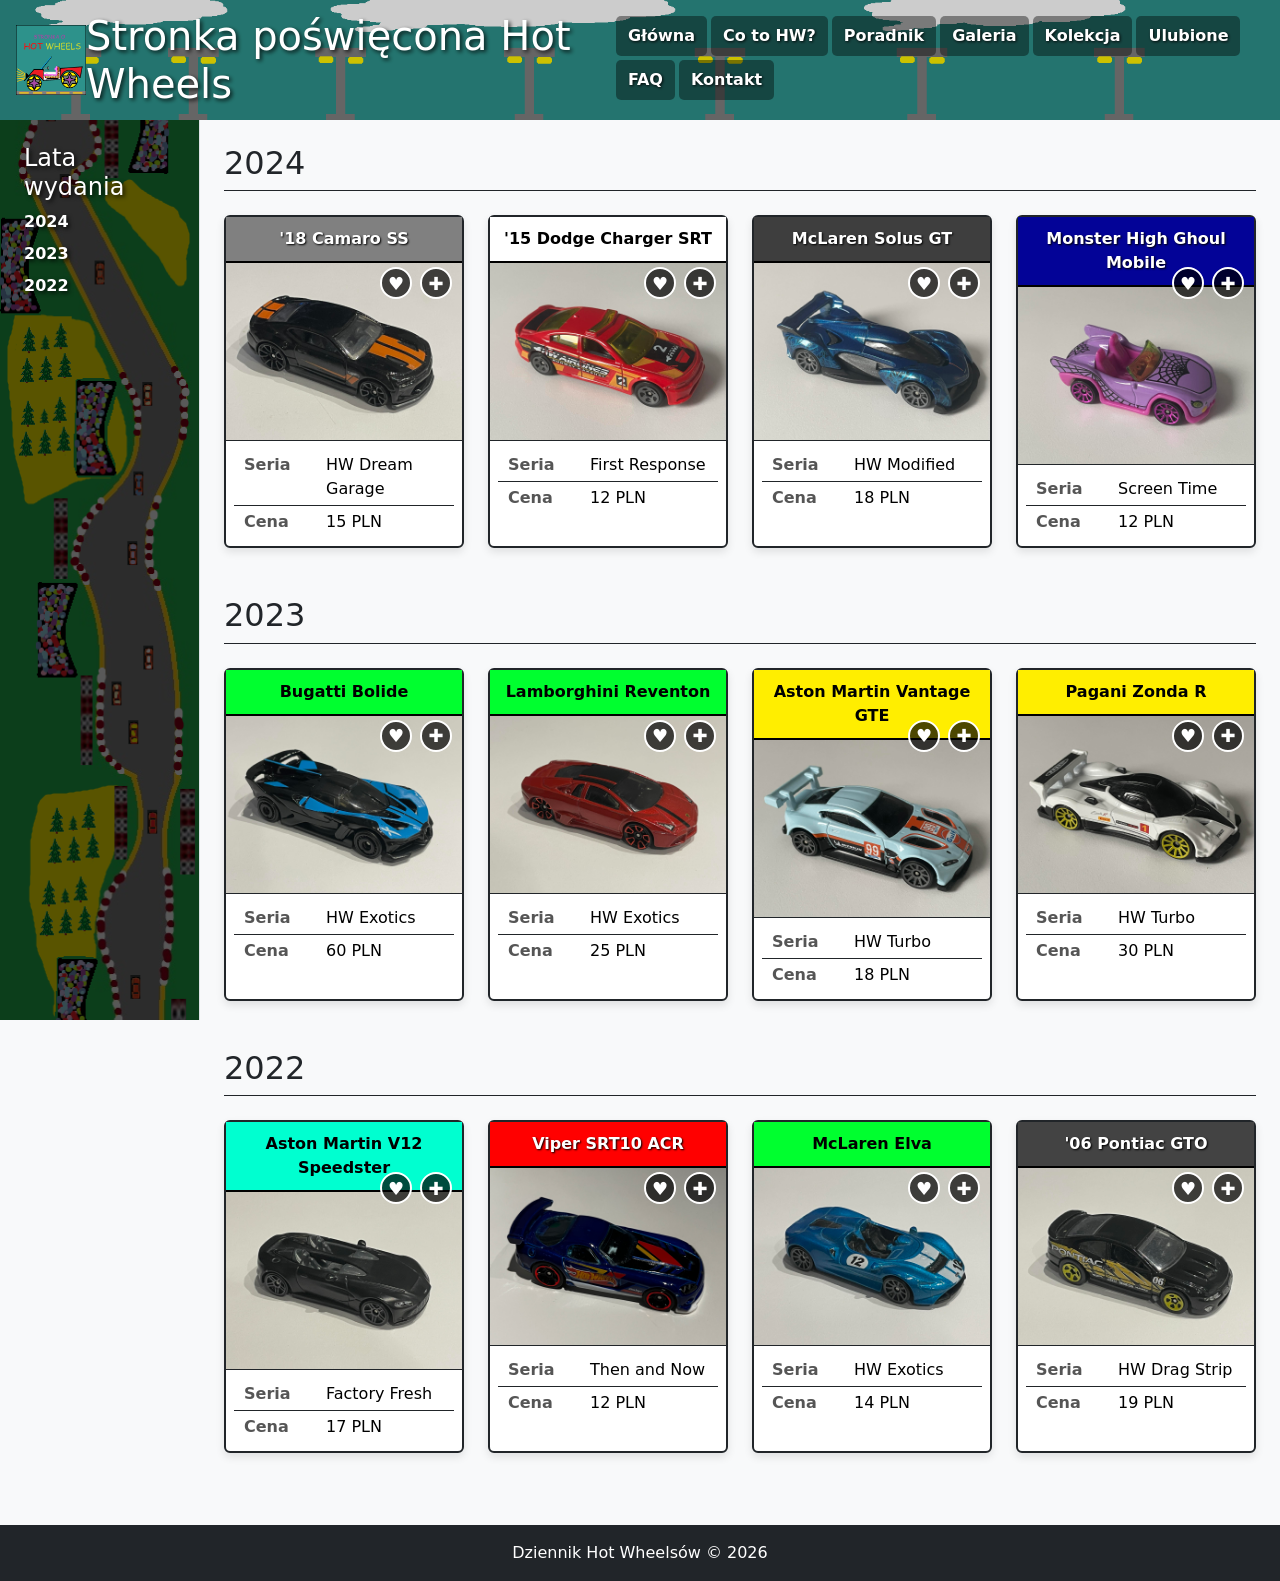
==== index.html @ 84b8a6a5 "Add new HTML pages for collection, contact, summary, guide, and favorites - Created kolekcja.html fo" ====
<!DOCTYPE html>
<html lang="pl">
<head>
    <meta charset="UTF-8">
    <meta name="viewport" content="width=device-width, initial-scale=1.0">
    <title>Hot Wheels</title>
    <link href="https://cdn.jsdelivr.net/npm/bootstrap@5.3.2/dist/css/bootstrap.min.css" rel="stylesheet">
    <link rel="stylesheet" href="./css/style.css">
    <link rel="shortcut icon" href="./img/szary-plomien.png" type="image/x-icon">
</head>
<body class="bg-light d-flex flex-column min-vh-100">
    <header class="p-3 d-flex justify-content-between align-items-center text-white">
        <img src="./img/banner2.png" alt="banner1" class="bg">
        <div class="dim"></div>
        <div class="logo content"><img src="./img/auto.png" alt="logo" width="70" height="70"></div>
        <h1 class="m-0 textshade content">Stronka poświęcona Hot Wheels</h1>
        <nav class="content">
            <ul class="nav">
                <li class="nav-item"><a class="nav-link text-white fw-bold navlink me-1 mb-1" href="index.html">Główna</a></li>
                <li class="nav-item"><a class="nav-link text-white fw-bold navlink me-1 mb-1" href="hw.html">Co to HW?</a></li>
                <li class="nav-item"><a class="nav-link text-white fw-bold navlink me-1 mb-1" href="poradnik.html">Poradnik</a></li>
                <li class="nav-item"><a class="nav-link text-white fw-bold navlink me-1 mb-1" href="galeria.html">Galeria</a></li>
                <li class="nav-item"><a class="nav-link text-white fw-bold navlink me-1 mb-1" href="kolekcja.html">Kolekcja</a></li>
                <li class="nav-item"><a class="nav-link text-white fw-bold navlink me-1 mb-1" href="ulubione.html">Ulubione</a></li>
                <li class="nav-item"><a class="nav-link text-white fw-bold navlink me-1 mb-1" href="faq.html">FAQ</a></li>
                <li class="nav-item"><a class="nav-link text-white fw-bold navlink mb-1" href="kontakt.html">Kontakt</a></li>
            </ul>
        </nav>
    </header>

    <div class="wrapper d-flex flex-wrap flex-md-nowrap">
        <aside class="sidebar p-4 border-end position-sticky top-0 align-self-start">
            <img src="./img/banner1.png" alt="banner2" class="bg">
            <div class="dark"></div>
            <div class="content text-white">
                <h2 class="h4 textshade">Lata wydania</h2>
                <ul class="list-unstyled">
                    <li class="mb-2"><a href="#rok-2024" class="text-white fw-bold text-decoration-none textshade">2024</a></li>
                    <li class="mb-2"><a href="#rok-2023" class="text-white fw-bold text-decoration-none textshade">2023</a></li>
                    <li class="mb-2"><a href="#rok-2022" class="text-white fw-bold text-decoration-none textshade">2022</a></li>
                </ul>
            </div>
        </aside>

        <main class="flex-grow-1 p-4 w-100">
            <h2 id="rok-2024" class="border-bottom border-dark pb-2 mb-4">2024</h2>
            <div class="row g-4 mb-5">
                <div class="col-12 col-sm-6 col-lg-4 col-xl-3">
                    <div class="card h-100 border-dark pos">
                        <div class="icons">
                            <a href="#" class="icon-btn icon-heart">&#9829;</a>
                            <a href="#" class="icon-btn icon-plus">&#10010;</a>
                        </div>
                        <div class="card-header text-center fw-bold dg">'18 Camaro SS</div>
                        <img src="./img/cars/2024/Camaro.jpg" class="card-img-top border-bottom border-dark" alt="18 Camaro SS">
                        <div class="card-body p-2">
                            <table class="table table-sm table-borderless mb-0 specs">
                                <tbody>
                                    <tr><th>Seria</th><td>HW Dream Garage</td></tr>
                                    <tr class="border-top border-dark"><th>Cena</th><td>15 PLN</td></tr>
                                </tbody>
                            </table>
                        </div>
                    </div>
                </div>
                <div class="col-12 col-sm-6 col-lg-4 col-xl-3">
                    <div class="card h-100 border-dark pos">
                        <div class="icons">
                            <a href="#" class="icon-btn icon-heart">&#9829;</a>
                            <a href="#" class="icon-btn icon-plus">&#10010;</a>
                        </div>
                        <div class="card-header text-center fw-bold fr">'15 Dodge Charger SRT</div>
                        <img src="./img/cars/2024/DodgeChargerSRT.jpg" class="card-img-top border-bottom border-dark" alt="15 Dodge Charger SRT">
                        <div class="card-body p-2">
                            <table class="table table-sm table-borderless mb-0 specs">
                                <tbody>
                                    <tr><th>Seria</th><td>First Response</td></tr>
                                    <tr class="border-top border-dark"><th>Cena</th><td>12 PLN</td></tr>
                                </tbody>
                            </table>
                        </div>
                    </div>
                </div>
                <div class="col-12 col-sm-6 col-lg-4 col-xl-3">
                    <div class="card h-100 border-dark pos">
                        <div class="icons">
                            <a href="#" class="icon-btn icon-heart">&#9829;</a>
                            <a href="#" class="icon-btn icon-plus">&#10010;</a>
                        </div>
                        <div class="card-header text-center fw-bold mod">McLaren Solus GT</div>
                        <img src="./img/cars/2024/McLarenSolusGT.jpg" class="card-img-top border-bottom border-dark" alt="McLaren Solus GT">
                        <div class="card-body p-2">
                            <table class="table table-sm table-borderless mb-0 specs">
                                <tbody>
                                    <tr><th>Seria</th><td>HW Modified</td></tr>
                                    <tr class="border-top border-dark"><th>Cena</th><td>18 PLN</td></tr>
                                </tbody>
                            </table>
                        </div>
                    </div>
                </div>
                <div class="col-12 col-sm-6 col-lg-4 col-xl-3">
                    <div class="card h-100 border-dark pos">
                        <div class="icons">
                            <a href="#" class="icon-btn icon-heart">&#9829;</a>
                            <a href="#" class="icon-btn icon-plus">&#10010;</a>
                        </div>
                        <div class="card-header text-center fw-bold st">Monster High Ghoul Mobile</div>
                        <img src="./img/cars/2024/MonsterHighGhoulMobile.jpg" class="card-img-top border-bottom border-dark" alt="Monster High Ghoul Mobile">
                        <div class="card-body p-2">
                            <table class="table table-sm table-borderless mb-0 specs">
                                <tbody>
                                    <tr><th>Seria</th><td>Screen Time</td></tr>
                                    <tr class="border-top border-dark"><th>Cena</th><td>12 PLN</td></tr>
                                </tbody>
                            </table>
                        </div>
                    </div>
                </div>
            </div>
            
            <h2 id="rok-2023" class="border-bottom border-dark pb-2 mb-4">2023</h2>
            <div class="row g-4 mb-5">
                <div class="col-12 col-sm-6 col-lg-4 col-xl-3">
                    <div class="card h-100 border-dark pos">
                        <div class="icons">
                            <a href="#" class="icon-btn icon-heart">&#9829;</a>
                            <a href="#" class="icon-btn icon-plus">&#10010;</a>
                        </div>
                        <div class="card-header text-center fw-bold exo">Bugatti Bolide</div>
                        <img src="./img/cars/2023/BugattiBolide.jpg" class="card-img-top border-bottom border-dark" alt="Bugatti Bolide">
                        <div class="card-body p-2">
                            <table class="table table-sm table-borderless mb-0 specs">
                                <tbody>
                                    <tr><th>Seria</th><td>HW Exotics</td></tr>
                                    <tr class="border-top border-dark"><th>Cena</th><td>60 PLN</td></tr>
                                </tbody>
                            </table>
                        </div>
                    </div>
                </div>
                <div class="col-12 col-sm-6 col-lg-4 col-xl-3">
                    <div class="card h-100 border-dark pos">
                        <div class="icons">
                            <a href="#" class="icon-btn icon-heart">&#9829;</a>
                            <a href="#" class="icon-btn icon-plus">&#10010;</a>
                        </div>
                        <div class="card-header text-center fw-bold exo">Lamborghini Reventon</div>
                        <img src="./img/cars/2023/LamborghiniReventon.jpg" class="card-img-top border-bottom border-dark" alt="Lamborghini Reventon">
                        <div class="card-body p-2">
                            <table class="table table-sm table-borderless mb-0 specs">
                                <tbody>
                                    <tr><th>Seria</th><td>HW Exotics</td></tr>
                                    <tr class="border-top border-dark"><th>Cena</th><td>25 PLN</td></tr>
                                </tbody>
                            </table>
                        </div>
                    </div>
                </div>
                <div class="col-12 col-sm-6 col-lg-4 col-xl-3">
                    <div class="card h-100 border-dark pos">
                        <div class="icons">
                            <a href="#" class="icon-btn icon-heart">&#9829;</a>
                            <a href="#" class="icon-btn icon-plus">&#10010;</a>
                        </div>
                        <div class="card-header text-center fw-bold tur">Aston Martin Vantage GTE</div>
                        <img src="./img/cars/2023/AstonMartinVantageGTE.jpg" class="card-img-top border-bottom border-dark" alt="Aston Martin Vantage GTE">
                        <div class="card-body p-2">
                            <table class="table table-sm table-borderless mb-0 specs">
                                <tbody>
                                    <tr><th>Seria</th><td>HW Turbo</td></tr>
                                    <tr class="border-top border-dark"><th>Cena</th><td>18 PLN</td></tr>
                                </tbody>
                            </table>
                        </div>
                    </div>
                </div>
                <div class="col-12 col-sm-6 col-lg-4 col-xl-3">
                    <div class="card h-100 border-dark pos">
                        <div class="icons">
                            <a href="#" class="icon-btn icon-heart">&#9829;</a>
                            <a href="#" class="icon-btn icon-plus">&#10010;</a>
                        </div>
                        <div class="card-header text-center fw-bold tur">Pagani Zonda R</div>
                        <img src="./img/cars/2023/PaganiZondaR.jpg" class="card-img-top border-bottom border-dark" alt="Pagani Zonda R">
                        <div class="card-body p-2">
                            <table class="table table-sm table-borderless mb-0 specs">
                                <tbody>
                                    <tr><th>Seria</th><td>HW Turbo</td></tr>
                                    <tr class="border-top border-dark"><th>Cena</th><td>30 PLN</td></tr>
                                </tbody>
                            </table>
                        </div>
                    </div>
                </div>
            </div>

            <h2 id="rok-2022" class="border-bottom border-dark pb-2 mb-4">2022</h2>
            <div class="row g-4 mb-5">
                <div class="col-12 col-sm-6 col-lg-4 col-xl-3">
                    <div class="card h-100 border-dark pos">
                        <div class="icons">
                            <a href="#" class="icon-btn icon-heart">&#9829;</a>
                            <a href="#" class="icon-btn icon-plus">&#10010;</a>
                        </div>
                        <div class="card-header text-center fw-bold ff">Aston Martin V12 Speedster</div>
                        <img src="./img/cars/2022/AstonMartinV12Speedster.jpg" class="card-img-top border-bottom border-dark" alt="Aston Martin V12 Speedster">
                        <div class="card-body p-2">
                            <table class="table table-sm table-borderless mb-0 specs">
                                <tbody>
                                    <tr><th>Seria</th><td>Factory Fresh</td></tr>
                                    <tr class="border-top border-dark"><th>Cena</th><td>17 PLN</td></tr>
                                </tbody>
                            </table>
                        </div>
                    </div>
                </div>
                <div class="col-12 col-sm-6 col-lg-4 col-xl-3">
                    <div class="card h-100 border-dark pos">
                        <div class="icons">
                            <a href="#" class="icon-btn icon-heart">&#9829;</a>
                            <a href="#" class="icon-btn icon-plus">&#10010;</a>
                        </div>
                        <div class="card-header text-center fw-bold tn">Viper SRT10 ACR</div>
                        <img src="./img/cars/2022/dodgevipersrt10acr.jpg" class="card-img-top border-bottom border-dark" alt="Viper SRT10 ACR">
                        <div class="card-body p-2">
                            <table class="table table-sm table-borderless mb-0 specs">
                                <tbody>
                                    <tr><th>Seria</th><td>Then and Now</td></tr>
                                    <tr class="border-top border-dark"><th>Cena</th><td>12 PLN</td></tr>
                                </tbody>
                            </table>
                        </div>
                    </div>
                </div>
                <div class="col-12 col-sm-6 col-lg-4 col-xl-3">
                    <div class="card h-100 border-dark pos">
                        <div class="icons">
                            <a href="#" class="icon-btn icon-heart">&#9829;</a>
                            <a href="#" class="icon-btn icon-plus">&#10010;</a>
                        </div>
                        <div class="card-header text-center fw-bold exo">McLaren Elva</div>
                        <img src="./img/cars/2022/McLarenElva.jpg" class="card-img-top border-bottom border-dark" alt="McLaren Elva">
                        <div class="card-body p-2">
                            <table class="table table-sm table-borderless mb-0 specs">
                                <tbody>
                                    <tr><th>Seria</th><td>HW Exotics</td></tr>
                                    <tr class="border-top border-dark"><th>Cena</th><td>14 PLN</td></tr>
                                </tbody>
                            </table>
                        </div>
                    </div>
                </div>
                <div class="col-12 col-sm-6 col-lg-4 col-xl-3">
                    <div class="card h-100 border-dark pos">
                        <div class="icons">
                            <a href="#" class="icon-btn icon-heart">&#9829;</a>
                            <a href="#" class="icon-btn icon-plus">&#10010;</a>
                        </div>
                        <div class="card-header text-center fw-bold ds">'06 Pontiac GTO</div>
                        <img src="./img/cars/2022/PontiacGTO.jpg" class="card-img-top border-bottom border-dark" alt="06 Pontiac GTO">
                        <div class="card-body p-2">
                            <table class="table table-sm table-borderless mb-0 specs">
                                <tbody>
                                    <tr><th>Seria</th><td>HW Drag Strip</td></tr>
                                    <tr class="border-top border-dark"><th>Cena</th><td>19 PLN</td></tr>
                                </tbody>
                            </table>
                        </div>
                    </div>
                </div>
            </div>
        </main>
    </div>
    
    <footer class="bg-dark text-white text-center p-3 mt-auto">
        <p class="m-0">Dziennik Hot Wheelsów &copy; 2026</p>
    </footer>
</body>
</html>
---- css/style.css ----
html, body {
    height: 100%;
    margin: 0;
    padding: 0;
}

body {
    display: flex;
    flex-direction: column;
}

header {
    position: relative;
    overflow: hidden;
    min-height: 120px;
}

.sidebar {
    position: relative;
    overflow: hidden;
    min-width: 200px;
    height: 100vh;
    overflow-y: auto;
}

.bg {
    position: absolute;
    top: 0;
    left: 0;
    width: 100%;
    height: 100%;
    object-fit: cover;
    z-index: 0;
}

.dark {
    position: absolute;
    top: 0;
    left: 0;
    width: 100%;
    height: 100%;
    background-color: rgba(0, 0, 0, 0.65);
    z-index: 1;
}

.dim {
    position: absolute;
    top: 0;
    left: 0;
    width: 100%;
    height: 100%;
    background-color: rgba(0, 0, 0, 0.2);
    z-index: 1;
}

.content {
    position: relative;
    z-index: 2;
}

.textshade {
    text-shadow: 2px 2px 4px rgba(0, 0, 0, 0.8);
}

.navlink {
    text-shadow: 1px 1px 3px rgba(0, 0, 0, 0.9);
    background-color: rgba(0, 0, 0, 0.4);
    border-radius: 5px;
    padding: 8px 12px !important;
}

.navlink:hover {
    background-color: rgba(0, 0, 0, 0.7);
}

.wrapper {
    flex-grow: 1;
}

main {
    position: relative;
    z-index: 1;
}

.card {
    border-width: 2px !important;
    box-shadow: 0 4px 8px rgba(0, 0, 0, 0.1);
    max-width: 290px;
    margin: 0 auto;
}

.card img {
    border-radius: 0;
    width: 100%;
    height: auto;
    object-fit: contain;
}

.card .card-header {
    font-size: 16px;
    padding: 10px 5px;
    border-bottom: 2px solid #000;
}

.specs th {
    width: 40%;
    color: #555;
    padding-left: 10px;
}

.dg {
    background-color: rgb(128, 128, 128);
    color: #fff;
    text-shadow: 1px 1px 2px #000;
}

.fr {
    background-color: rgb(255, 255, 255);
    color: #000;
}

.mod {
    background-color: rgb(62, 62, 62);
    color: #fff;
    text-shadow: 1px 1px 2px #000;
}

.st {
    background-color: rgb(3, 3, 151);
    color: #fff;
    text-shadow: 1px 1px 2px #000;
}

.exo {
    background-color: rgb(0, 255, 47);
    color: #000;
}

.tur {
    background-color: rgb(255, 238, 0);
    color: #000;
}

.ff {
    background-color: rgb(0, 255, 208);
    color: #000;
}

.tn {
    background-color: rgb(255, 0, 0);
    color: #fff; text-shadow: 1px 1px 2px #000;
}

.ds {
    background-color: rgb(67, 67, 67);
    color: #fff;
    text-shadow: 1px 1px 2px #000;
}

.pos {
    position: relative;
}

.icons {
    position: absolute;
    top: 45px;
    right: 10px;
    display: flex;
    gap: 8px;
    z-index: 2;
}

.icon-btn {
    width: 32px;
    height: 32px;
    background-color: rgba(0, 0, 0, 0.7);
    color: white;
    border: 2px solid white;
    border-radius: 50%;
    display: flex;
    align-items: center;
    justify-content: center;
    font-size: 18px;
    text-decoration: none;
    font-weight: bold;
    margin-top: 5px;
}

.icon-btn:hover {
    background-color: #000;
}

.icon-heart:hover {
    color: #ff4d4d;
    border-color: #ff4d4d;
}

.icon-plus:hover {
    color: #4dff4d;
    border-color: #4dff4d;
}

.galleryimg {
    margin: 15px;
    padding: 5px;
    border: 3px solid #333;
    object-fit: cover;
}

@media (max-width: 768px) {
    .sidebar {
        width: 100%;
        height: auto;
        position: static !important;
        border-right: none !important;
        border-bottom: 1px solid #dee2e6;
    }
}
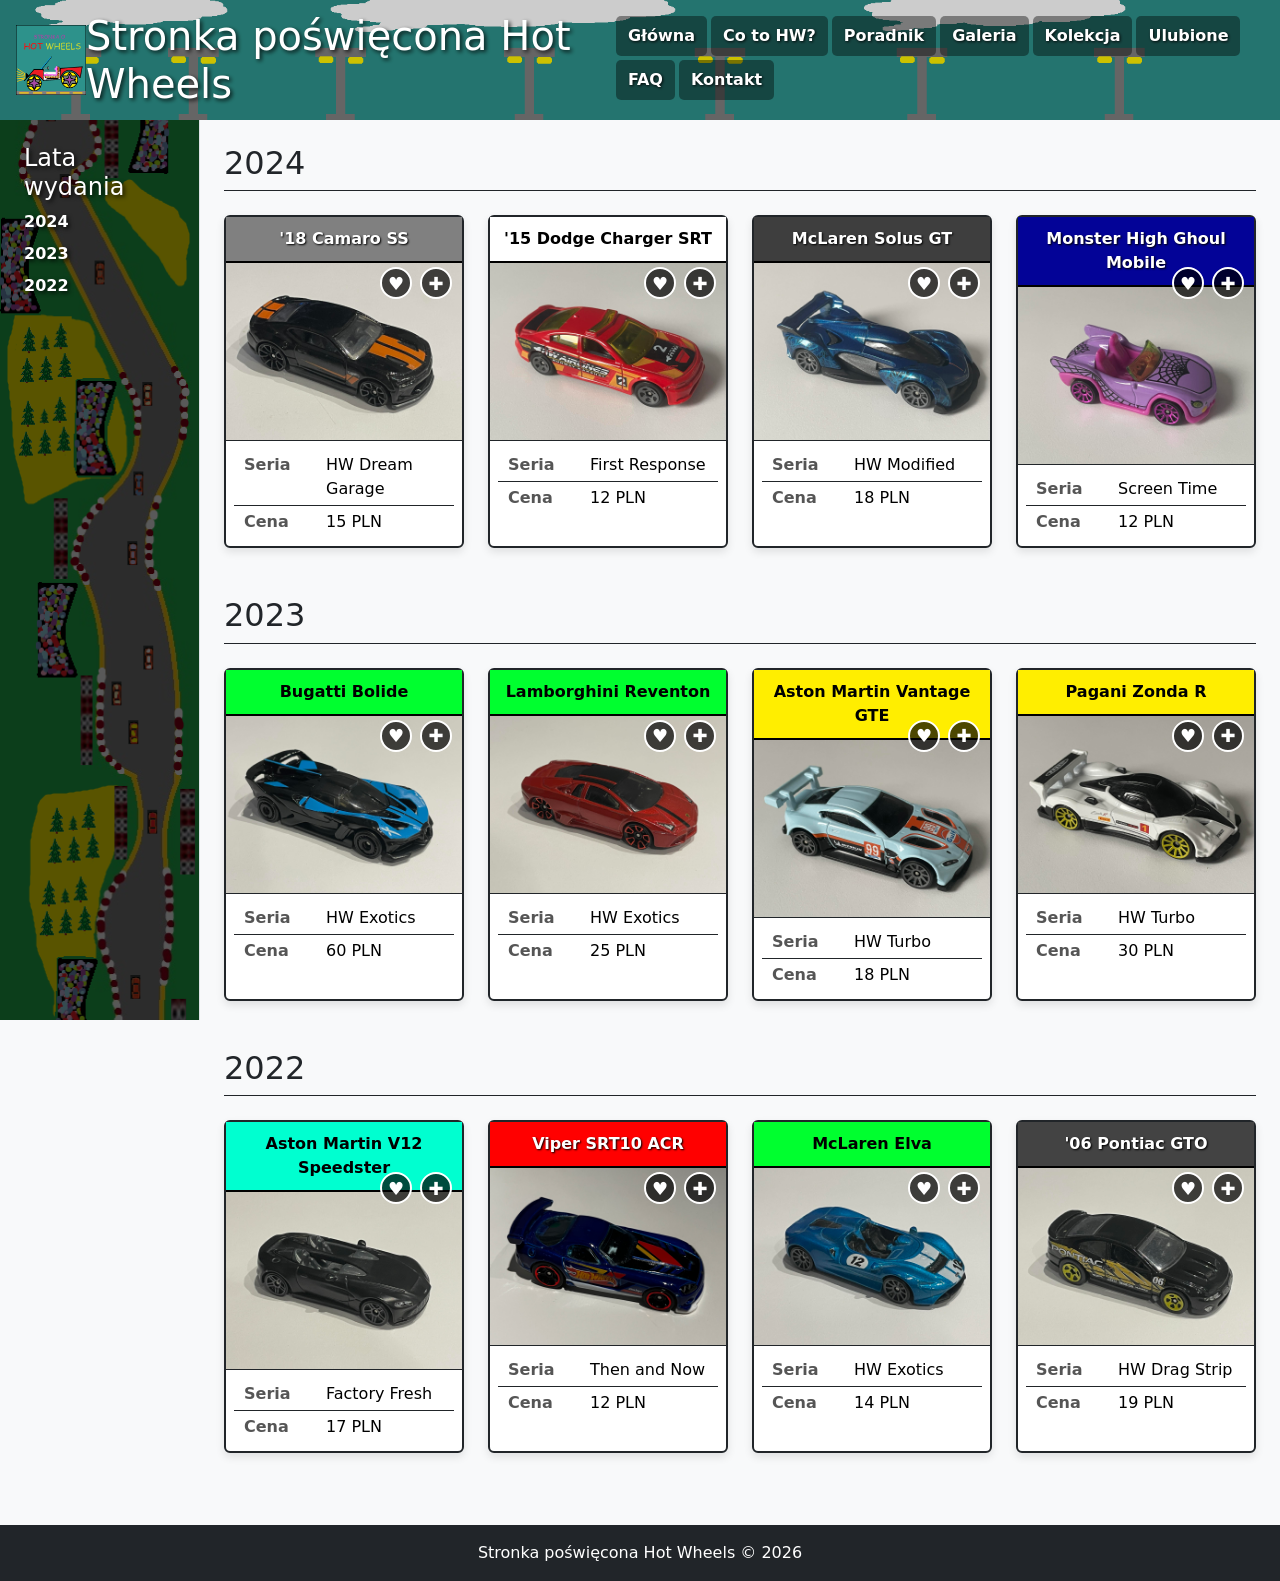
==== commit 88064dde: "Update footer text across multiple HTML pages to reflect new branding" ====
--- a/index.html
+++ b/index.html
@@ -274,7 +274,7 @@
     </div>
     
     <footer class="bg-dark text-white text-center p-3 mt-auto">
-        <p class="m-0">Dziennik Hot Wheelsów &copy; 2026</p>
+        <p class="m-0">Stronka poświęcona Hot Wheels &copy; 2026</p>
     </footer>
 </body>
 </html>
